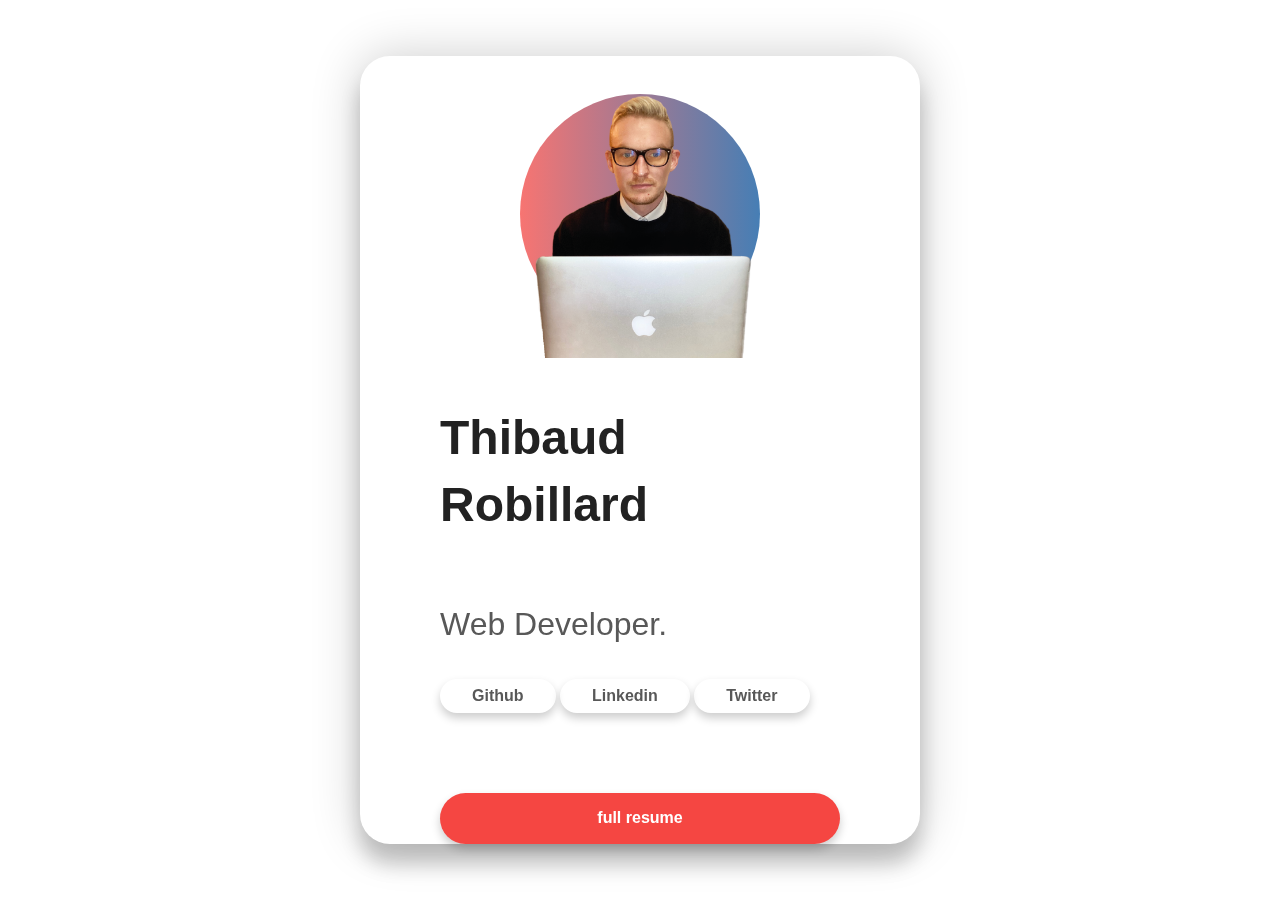
==== index.html @ 0e211a2b "first commit" ====
<!doctype html>
<html class="no-js" lang="">

<head>
  <meta charset="utf-8">
  <title>Thibaud Robillard Resume</title>
  <meta name="description" content="">
  <meta name="viewport" content="width=device-width, initial-scale=1">

  <meta property="og:title" content="">
  <meta property="og:type" content="">
  <meta property="og:url" content="">
  <meta property="og:image" content="">
  <link href="https://cdn.jsdelivr.net/npm/bootstrap@5.0.0-beta3/dist/css/bootstrap.min.css" rel="stylesheet" integrity="sha384-eOJMYsd53ii+scO/bJGFsiCZc+5NDVN2yr8+0RDqr0Ql0h+rP48ckxlpbzKgwra6" crossorigin="anonymous">
  <link rel="manifest" href="site.webmanifest">
  <link rel="apple-touch-icon" href="icon.png">
  <!-- Place favicon.ico in the root directory -->
  <script src="https://cdn.jsdelivr.net/npm/@popperjs/core@2.9.1/dist/umd/popper.min.js" integrity="sha384-SR1sx49pcuLnqZUnnPwx6FCym0wLsk5JZuNx2bPPENzswTNFaQU1RDvt3wT4gWFG" crossorigin="anonymous"></script>
  <script src="https://cdn.jsdelivr.net/npm/bootstrap@5.0.0-beta3/dist/js/bootstrap.min.js" integrity="sha384-j0CNLUeiqtyaRmlzUHCPZ+Gy5fQu0dQ6eZ/xAww941Ai1SxSY+0EQqNXNE6DZiVc" crossorigin="anonymous"></script>
  <link rel="stylesheet" href="css/normalize.css">
  <link rel="stylesheet" href="css/main.css">

  <meta name="theme-color" content="#fafafa">
</head>

<body>
  
  <main class=>
    <div class="container">
        <div class="card">
            <div class="sneaker">
                <div class="circle"></div>
                <img src="img/tbo1.jpg" alt="adidas">
            </div>
            <div class="info">
                <h1 class="title">Thibaud Robillard</h1>
                <h2>Web Developer.</h2>
                <div class="sizes">
                    <a href="https://github.com/trobillard"><button>Github</button></a>
                    <a href="https://www.linkedin.com/in/thibaud-robillard/"><button>Linkedin</button></a>
                    <a href="https://twitter.com/RobillardThiba1"><button>Twitter</button></a>
                </div>
                <div class="purchase">
                    <a  href="resume.html"><button>full resume</button></a>
                </div>
            </div>
        </div>
    </div>
  </main>
  <!-- Add your site or application content here -->

  <script src="js/vendor/modernizr-3.11.2.min.js"></script>
  <script src="js/plugins.js"></script>
  <script src="js/main.js"></script>

  <!-- Google Analytics: change UA-XXXXX-Y to be your site's ID. -->
  <script>
    window.ga = function () { ga.q.push(arguments) }; ga.q = []; ga.l = +new Date;
    ga('create', 'UA-XXXXX-Y', 'auto'); ga('set', 'anonymizeIp', true); ga('set', 'transport', 'beacon'); ga('send', 'pageview')
  </script>
  <script src="https://www.google-analytics.com/analytics.js" async></script>
</body>

</html>
---- css/main.css ----
/*! HTML5 Boilerplate v8.0.0 | MIT License | https://html5boilerplate.com/ */

/* main.css 2.1.0 | MIT License | https://github.com/h5bp/main.css#readme */
/*
 * What follows is the result of much research on cross-browser styling.
 * Credit left inline and big thanks to Nicolas Gallagher, Jonathan Neal,
 * Kroc Camen, and the H5BP dev community and team.
 */

/* ==========================================================================
   Base styles: opinionated defaults
   ========================================================================== */

html {
  color: #222;
  font-size: 1em;
  line-height: 1.4;
}

/*
 * Remove text-shadow in selection highlight:
 * https://twitter.com/miketaylr/status/12228805301
 *
 * Vendor-prefixed and regular ::selection selectors cannot be combined:
 * https://stackoverflow.com/a/16982510/7133471
 *
 * Customize the background color to match your design.
 */

::-moz-selection {
  background: #b3d4fc;
  text-shadow: none;
}

::selection {
  background: #b3d4fc;
  text-shadow: none;
}

/*
 * A better looking default horizontal rule
 */

hr {
  display: block;
  height: 1px;
  border: 0;
  border-top: 1px solid #ccc;
  margin: 1em 0;
  padding: 0;
}

/*
 * Remove the gap between audio, canvas, iframes,
 * images, videos and the bottom of their containers:
 * https://github.com/h5bp/html5-boilerplate/issues/440
 */

audio,
canvas,
iframe,
img,
svg,
video {
  vertical-align: middle;
}

/*
 * Remove default fieldset styles.
 */

fieldset {
  border: 0;
  margin: 0;
  padding: 0;
}

/*
 * Allow only vertical resizing of textareas.
 */

textarea {
  resize: vertical;
}

/* ==========================================================================
   Author's custom styles
   ========================================================================== */
   * {
    margin: 0;
    padding: 0;
    box-sizing: border-box;
  }
  
  body {
    font-family: "Poppins", sans-serif;
    min-height: 100vh;
    display: flex;
    align-items: center;
    justify-content: center;
    perspective: 1000px;
  }
  .container {
    width: 100%;
    display: flex;
    justify-content: center;
    align-items: center;
  }
  .card {
    transform-style: preserve-3d;
    min-height: 80vh;
    width: 35rem;
    border-radius: 30px;
    padding: 0rem 5rem;
    box-shadow: 0 20px 20px rgba(0, 0, 0, 0.2), 0px 0px 50px rgba(0, 0, 0, 0.2);
  }
  
  .sneaker {
    min-height: 35vh;
    display: flex;
    align-items: center;
    justify-content: center;
  }
  .sneaker img {
    width: 18rem;
    z-index: 2;
    transition: all 0.75s ease-out;
  }
  .circle {
    width: 15rem;
    height: 15rem;
    background: linear-gradient(
      to right,
      rgba(245, 70, 66, 0.75),
      rgba(8, 83, 156, 0.75)
    );
    position: absolute;
    border-radius: 50%;
    z-index: 1;
  }
  
  .info h1 {
    font-size: 3rem;
    transition: all 0.75s ease-out;
  }
  .info h2 {
    font-size: 2rem;
    padding: 2rem 0rem;
    color: #585858;
    font-weight: lighter;
    transition: all 0.75s ease-out;
  }
  .sizes {
    /* display: flex; */
    justify-content: space-between;
    transition: all 0.75s ease-out;
  }
  .sizes button {
    padding: 0.5rem 2rem;
    background: none;
    border: none;
    box-shadow: 0px 5px 10px rgba(0, 0, 0, 0.2);
    border-radius: 30px;
    cursor: pointer;
    font-weight: bold;
    color: #585858;
  }
  button.active {
    background: #585858;
    color: white;
  }
  .purchase {
    margin-top: 5rem;
    transition: all 0.75s ease-out;
  }
  .purchase button {
    width: 100%;
    padding: 1rem 0rem;
    background: #f54642;
    border: none;
    color: white;
    cursor: pointer;
    border-radius: 30px;
    font-weight: bolder;
  }

  .container .box{
    width: 320px;
    height: 400px;
    margin: 20px 30px;
    transition: 0.5s;
  }

  .container .box:hover{
    transform: translateY(-20px);
  }

  .container .box::before{
    content: "";
    position: absolute;
    top: 0;
    left: 0;
    width: 100%;
    height: 100%;
    background: linear-gradient(315deg,#4dff03,#00d0ff);
  }

  .container .box::after{
    content: "";
    position: absolute;
    top: 0;
    left: 0;
    width: 100%;
    height: 100%;
    background: linear-gradient(315deg,#4dff03,#00d0ff);
    filter: blur(30px);
  }

  .container .box span{
    position: absolute;
    top: 6px;
    left: 6px;
    right: 6px;
    bottom: 6px;
    background: rgba(0,0,0,0.6);
    z-index: 2;
  }

  .container .box span::before{
    content: "";
    position: absolute;
    top: 0;
    left: 0;
    width: 50%;
    height: 100%;
    background: rgba(255,255,255,0.1);
    pointer-events: none;
  }

  .container .box .content{
    position: relative;
    z-index: 10;
    padding: 20px 40px;
  }

  .container .box .content h2{
    font-size: 2em;
    color: white;
    margin-bottom: 10px;
  }

  .container .box .content p{
    font-size: 1.1em;
    color: white;
    margin-bottom: 10px;
    line-height: 1.4em;
  }

  .container .box .content a{
    display: inline-block;
    font-size: 1.1em;
    color: black;
    background-color: white;
    padding: 10px;
    text-decoration: none;
    font-weight: 700;
  }




/* ==========================================================================
   Helper classes
   ========================================================================== */

/*
 * Hide visually and from screen readers
 */

.hidden,
[hidden] {
  display: none !important;
}

/*
 * Hide only visually, but have it available for screen readers:
 * https://snook.ca/archives/html_and_css/hiding-content-for-accessibility
 *
 * 1. For long content, line feeds are not interpreted as spaces and small width
 *    causes content to wrap 1 word per line:
 *    https://medium.com/@jessebeach/beware-smushed-off-screen-accessible-text-5952a4c2cbfe
 */

.sr-only {
  border: 0;
  clip: rect(0, 0, 0, 0);
  height: 1px;
  margin: -1px;
  overflow: hidden;
  padding: 0;
  position: absolute;
  white-space: nowrap;
  width: 1px;
  /* 1 */
}

/*
 * Extends the .sr-only class to allow the element
 * to be focusable when navigated to via the keyboard:
 * https://www.drupal.org/node/897638
 */

.sr-only.focusable:active,
.sr-only.focusable:focus {
  clip: auto;
  height: auto;
  margin: 0;
  overflow: visible;
  position: static;
  white-space: inherit;
  width: auto;
}

/*
 * Hide visually and from screen readers, but maintain layout
 */

.invisible {
  visibility: hidden;
}

/*
 * Clearfix: contain floats
 *
 * For modern browsers
 * 1. The space content is one way to avoid an Opera bug when the
 *    `contenteditable` attribute is included anywhere else in the document.
 *    Otherwise it causes space to appear at the top and bottom of elements
 *    that receive the `clearfix` class.
 * 2. The use of `table` rather than `block` is only necessary if using
 *    `:before` to contain the top-margins of child elements.
 */

.clearfix::before,
.clearfix::after {
  content: " ";
  display: table;
}

.clearfix::after {
  clear: both;
}

/* ==========================================================================
   EXAMPLE Media Queries for Responsive Design.
   These examples override the primary ('mobile first') styles.
   Modify as content requires.
   ========================================================================== */

@media only screen and (min-width: 35em) {
  /* Style adjustments for viewports that meet the condition */
}

@media print,
  (-webkit-min-device-pixel-ratio: 1.25),
  (min-resolution: 1.25dppx),
  (min-resolution: 120dpi) {
  /* Style adjustments for high resolution devices */
}

/* ==========================================================================
   Print styles.
   Inlined to avoid the additional HTTP request:
   https://www.phpied.com/delay-loading-your-print-css/
   ========================================================================== */

@media print {
  *,
  *::before,
  *::after {
    background: #fff !important;
    color: #000 !important;
    /* Black prints faster */
    box-shadow: none !important;
    text-shadow: none !important;
  }

  a,
  a:visited {
    text-decoration: underline;
  }

  a[href]::after {
    content: " (" attr(href) ")";
  }

  abbr[title]::after {
    content: " (" attr(title) ")";
  }

  /*
   * Don't show links that are fragment identifiers,
   * or use the `javascript:` pseudo protocol
   */
  a[href^="#"]::after,
  a[href^="javascript:"]::after {
    content: "";
  }

  pre {
    white-space: pre-wrap !important;
  }

  pre,
  blockquote {
    border: 1px solid #999;
    page-break-inside: avoid;
  }

  /*
   * Printing Tables:
   * https://web.archive.org/web/20180815150934/http://css-discuss.incutio.com/wiki/Printing_Tables
   */
  thead {
    display: table-header-group;
  }

  tr,
  img {
    page-break-inside: avoid;
  }

  p,
  h2,
  h3 {
    orphans: 3;
    widows: 3;
  }

  h2,
  h3 {
    page-break-after: avoid;
  }
}
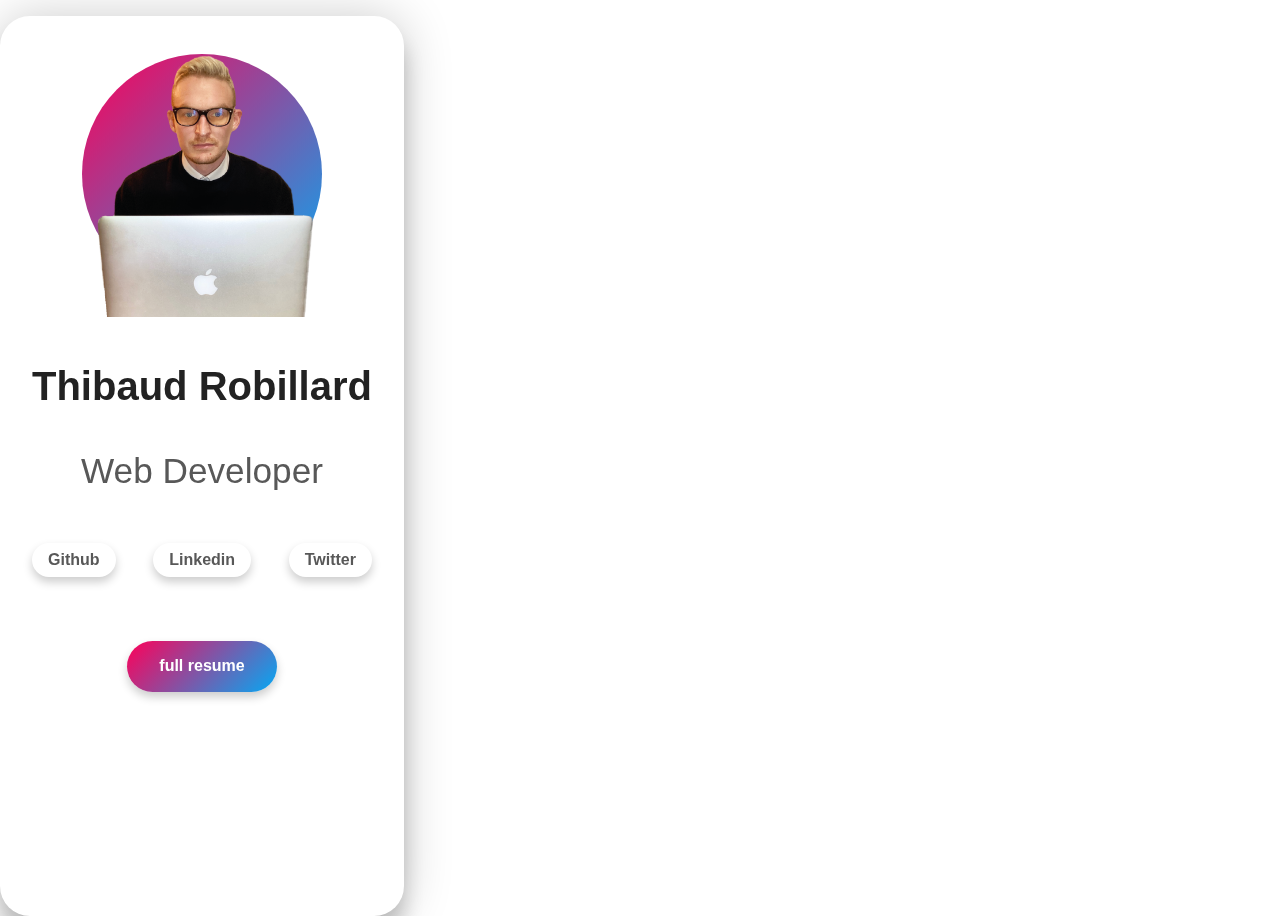
==== commit ea51a662: "homepage save1" ====
--- a/index.html
+++ b/index.html
@@ -28,13 +28,13 @@
   <main class=>
     <div class="container">
         <div class="card">
-            <div class="sneaker">
+            <div class="pict">
                 <div class="circle"></div>
                 <img src="img/tbo1.jpg" alt="adidas">
             </div>
             <div class="info">
                 <h1 class="title">Thibaud Robillard</h1>
-                <h2>Web Developer.</h2>
+                <h2>Web Developer</h2>
                 <div class="sizes">
                     <a href="https://github.com/trobillard"><button>Github</button></a>
                     <a href="https://www.linkedin.com/in/thibaud-robillard/"><button>Linkedin</button></a>
--- a/css/main.css
+++ b/css/main.css
@@ -91,10 +91,12 @@
     padding: 0;
     box-sizing: border-box;
   }
-  
+  main{
+    width: 100%;
+  }
   body {
     font-family: "Poppins", sans-serif;
-    min-height: 100vh;
+    min-height: 100%;
     display: flex;
     align-items: center;
     justify-content: center;
@@ -108,55 +110,73 @@
   }
   .card {
     transform-style: preserve-3d;
-    min-height: 80vh;
-    width: 35rem;
+    min-height: 100vh;
+    width: 800%;
+    margin: none;
     border-radius: 30px;
-    padding: 0rem 5rem;
+    padding: 0rem 2rem;
     box-shadow: 0 20px 20px rgba(0, 0, 0, 0.2), 0px 0px 50px rgba(0, 0, 0, 0.2);
   }
   
-  .sneaker {
+  .pict {
     min-height: 35vh;
     display: flex;
     align-items: center;
     justify-content: center;
   }
-  .sneaker img {
+  .pict img {
     width: 18rem;
     z-index: 2;
     transition: all 0.75s ease-out;
   }
+
+  .pict img:hover{
+    width: 18rem;
+    z-index: 2;
+    transition: all 0.75s ease-out;
+    filter: blur(30px);
+  }
+  
   .circle {
     width: 15rem;
     height: 15rem;
-    background: linear-gradient(
-      to right,
-      rgba(245, 70, 66, 0.75),
-      rgba(8, 83, 156, 0.75)
-    );
+    background: linear-gradient(315deg,#03a9f4,#ff0058);
     position: absolute;
     border-radius: 50%;
     z-index: 1;
   }
   
+  .info{
+    width: 100%;
+  }
+
   .info h1 {
-    font-size: 3rem;
-    transition: all 0.75s ease-out;
+    font-size: 2rem;
+    transition: all 0.75s ease-out;
+    display: flex;
+    justify-content: center;
+    margin-bottom: 0;
   }
   .info h2 {
-    font-size: 2rem;
+    font-size: 1.7rem;
     padding: 2rem 0rem;
+    margin-top: 0;
     color: #585858;
     font-weight: lighter;
     transition: all 0.75s ease-out;
-  }
+    display: flex;
+    justify-content: center;
+  }
+
   .sizes {
-    /* display: flex; */
+    margin-top: 1em;
+    transition: all 0.75s ease-out;
+    display: flex;
     justify-content: space-between;
-    transition: all 0.75s ease-out;
-  }
+  }
+
   .sizes button {
-    padding: 0.5rem 2rem;
+    padding: 0.5rem 1rem;
     background: none;
     border: none;
     box-shadow: 0px 5px 10px rgba(0, 0, 0, 0.2);
@@ -165,18 +185,33 @@
     font-weight: bold;
     color: #585858;
   }
+
+  .sizes button:hover {
+    padding: 0.5rem 1rem;
+    background: none;
+    border: none;
+    box-shadow: 0px 5px 10px rgba(0, 0, 0, 0.2);
+    border-radius: 30px;
+    cursor: pointer;
+    font-weight: bold;
+    color: #585858;
+    font-size: larger;
+  }
+
   button.active {
     background: #585858;
     color: white;
-  }
+  } 
   .purchase {
-    margin-top: 5rem;
-    transition: all 0.75s ease-out;
-  }
+    margin-top: 4rem;
+    transition: all 0.75s ease-out;
+    display: flex;
+    justify-content: center;
+  }
+
   .purchase button {
-    width: 100%;
-    padding: 1rem 0rem;
-    background: #f54642;
+    padding: 1rem 2rem;
+    background: linear-gradient(315deg,#03a9f4,#ff0058);
     border: none;
     color: white;
     cursor: pointer;
@@ -184,86 +219,26 @@
     font-weight: bolder;
   }
 
-  .container .box{
-    width: 320px;
-    height: 400px;
-    margin: 20px 30px;
-    transition: 0.5s;
-  }
-
-  .container .box:hover{
-    transform: translateY(-20px);
-  }
-
-  .container .box::before{
-    content: "";
-    position: absolute;
-    top: 0;
-    left: 0;
-    width: 100%;
-    height: 100%;
-    background: linear-gradient(315deg,#4dff03,#00d0ff);
-  }
-
-  .container .box::after{
-    content: "";
-    position: absolute;
-    top: 0;
-    left: 0;
-    width: 100%;
-    height: 100%;
-    background: linear-gradient(315deg,#4dff03,#00d0ff);
-    filter: blur(30px);
-  }
-
-  .container .box span{
-    position: absolute;
-    top: 6px;
-    left: 6px;
-    right: 6px;
-    bottom: 6px;
-    background: rgba(0,0,0,0.6);
-    z-index: 2;
-  }
-
-  .container .box span::before{
-    content: "";
-    position: absolute;
-    top: 0;
-    left: 0;
-    width: 50%;
-    height: 100%;
-    background: rgba(255,255,255,0.1);
-    pointer-events: none;
-  }
-
-  .container .box .content{
-    position: relative;
-    z-index: 10;
-    padding: 20px 40px;
-  }
-
-  .container .box .content h2{
-    font-size: 2em;
+  .purchase button:hover {
+    padding: 1rem 2rem;
+    background: linear-gradient(315deg,#ff0058,#03a9f4);
+    border: none;
     color: white;
-    margin-bottom: 10px;
-  }
-
-  .container .box .content p{
-    font-size: 1.1em;
-    color: white;
-    margin-bottom: 10px;
-    line-height: 1.4em;
-  }
-
-  .container .box .content a{
-    display: inline-block;
-    font-size: 1.1em;
-    color: black;
-    background-color: white;
-    padding: 10px;
-    text-decoration: none;
-    font-weight: 700;
+    cursor: pointer;
+    border-radius: 30px;
+    font-weight: bolder;
+  }
+  
+  @media screen and (min-width: 768px ){
+    .info h1 {
+      font-size: 2.5rem;
+    }
+    .info h2 {
+      font-size: 2.2rem;
+    }
+  }
+
+  @media screem and (min-width: 1024px){ 
   }
 
 
